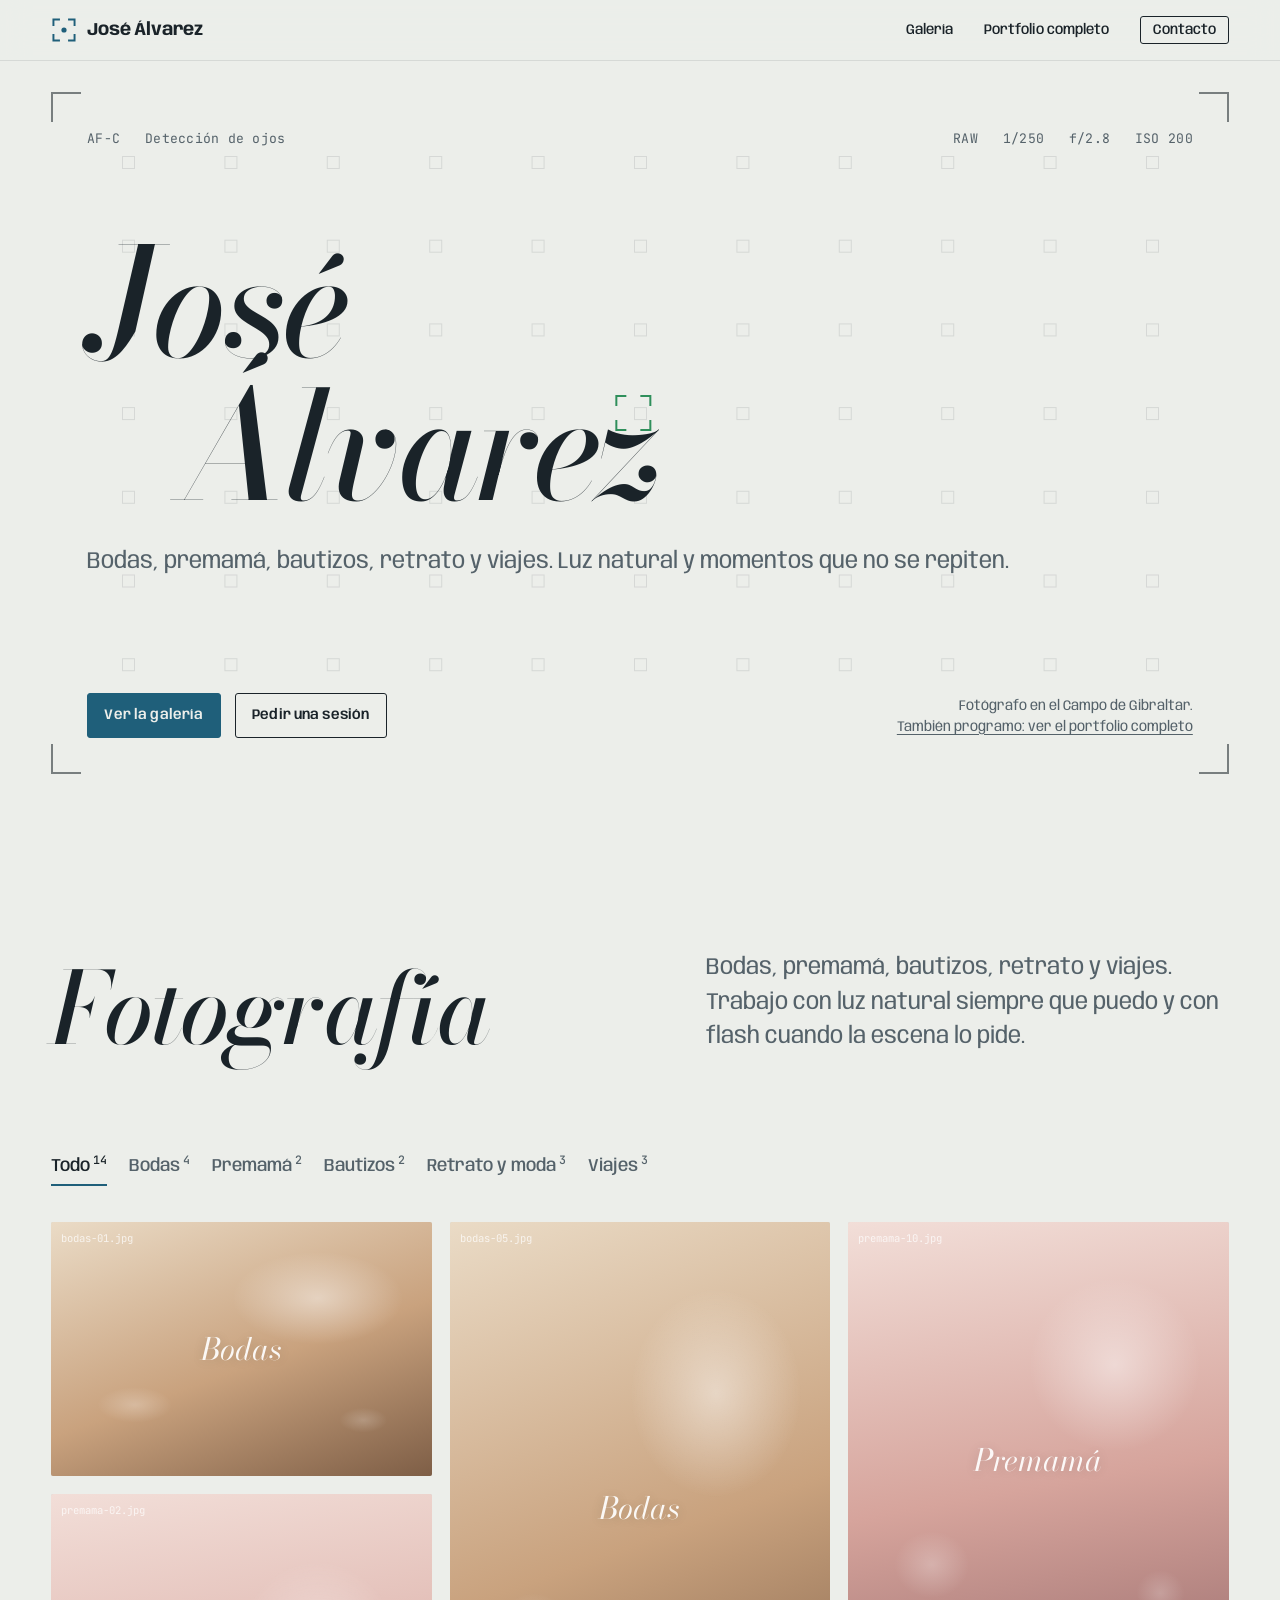
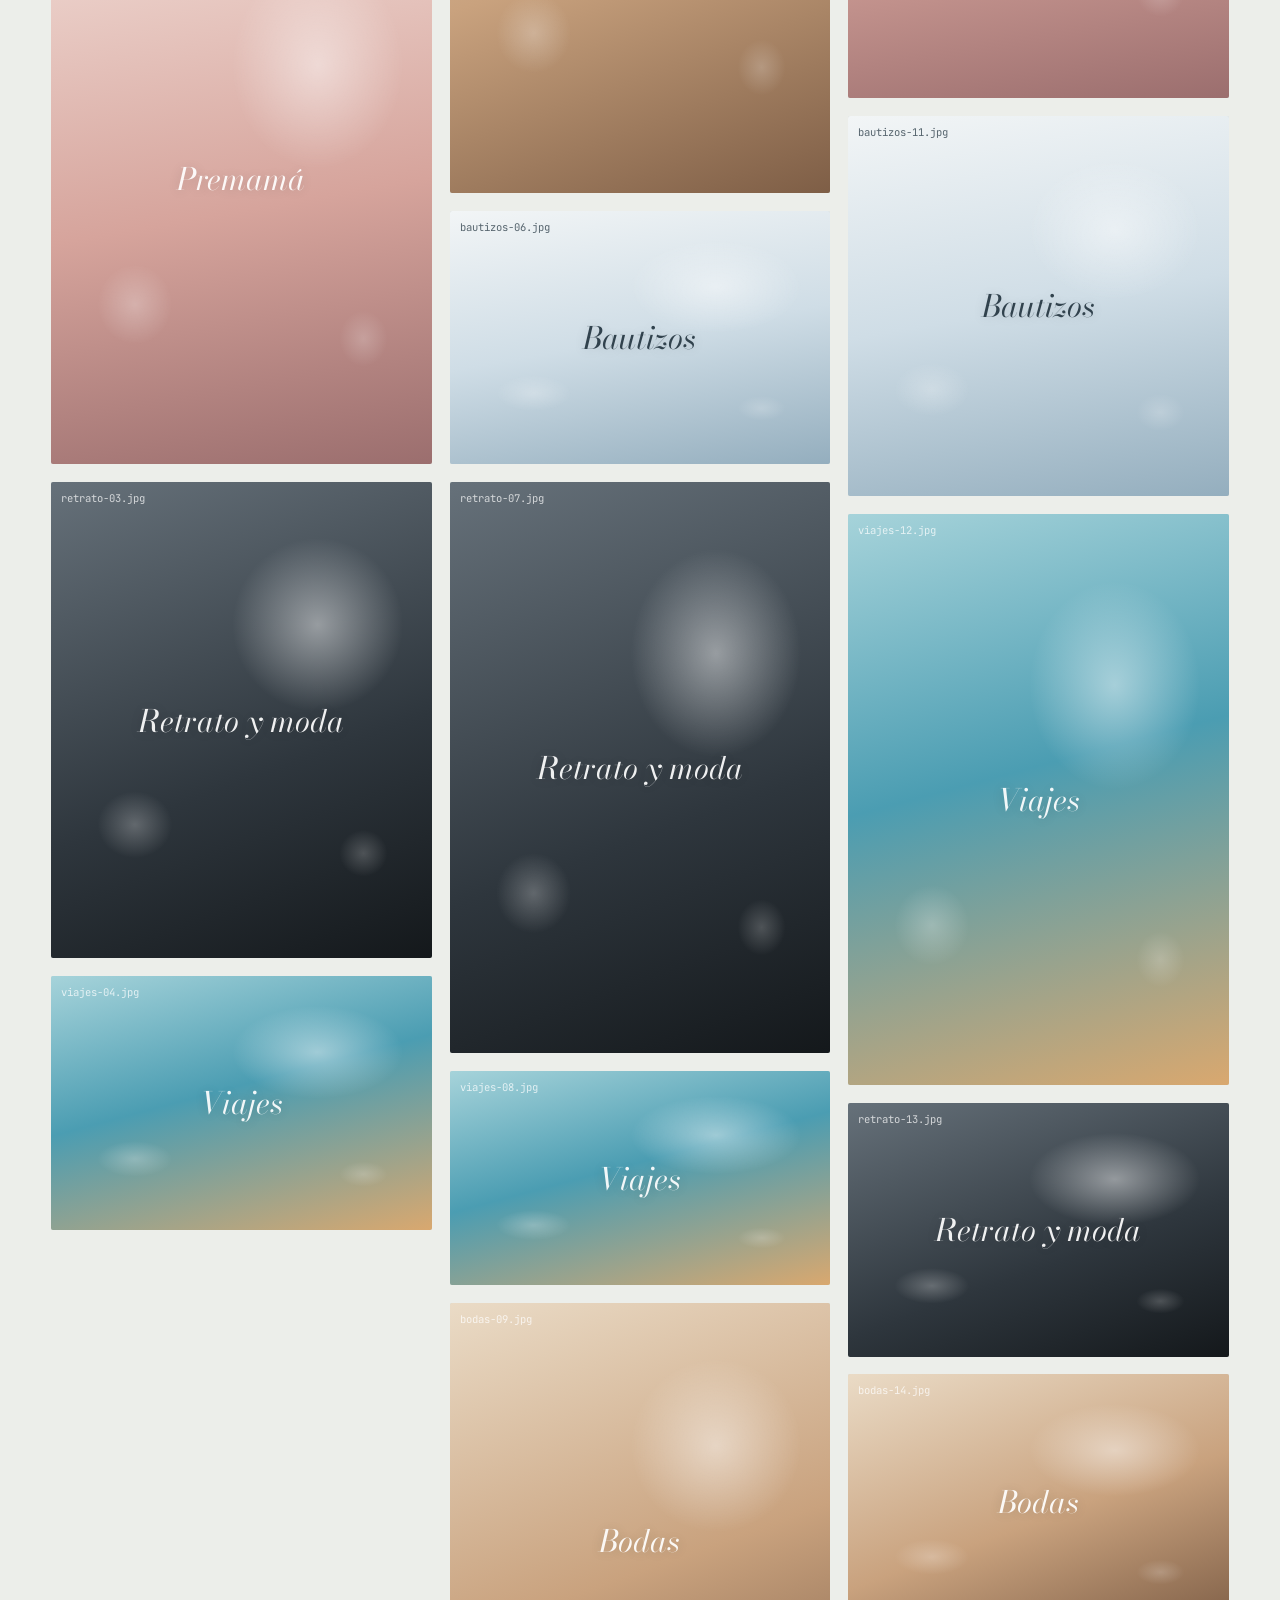
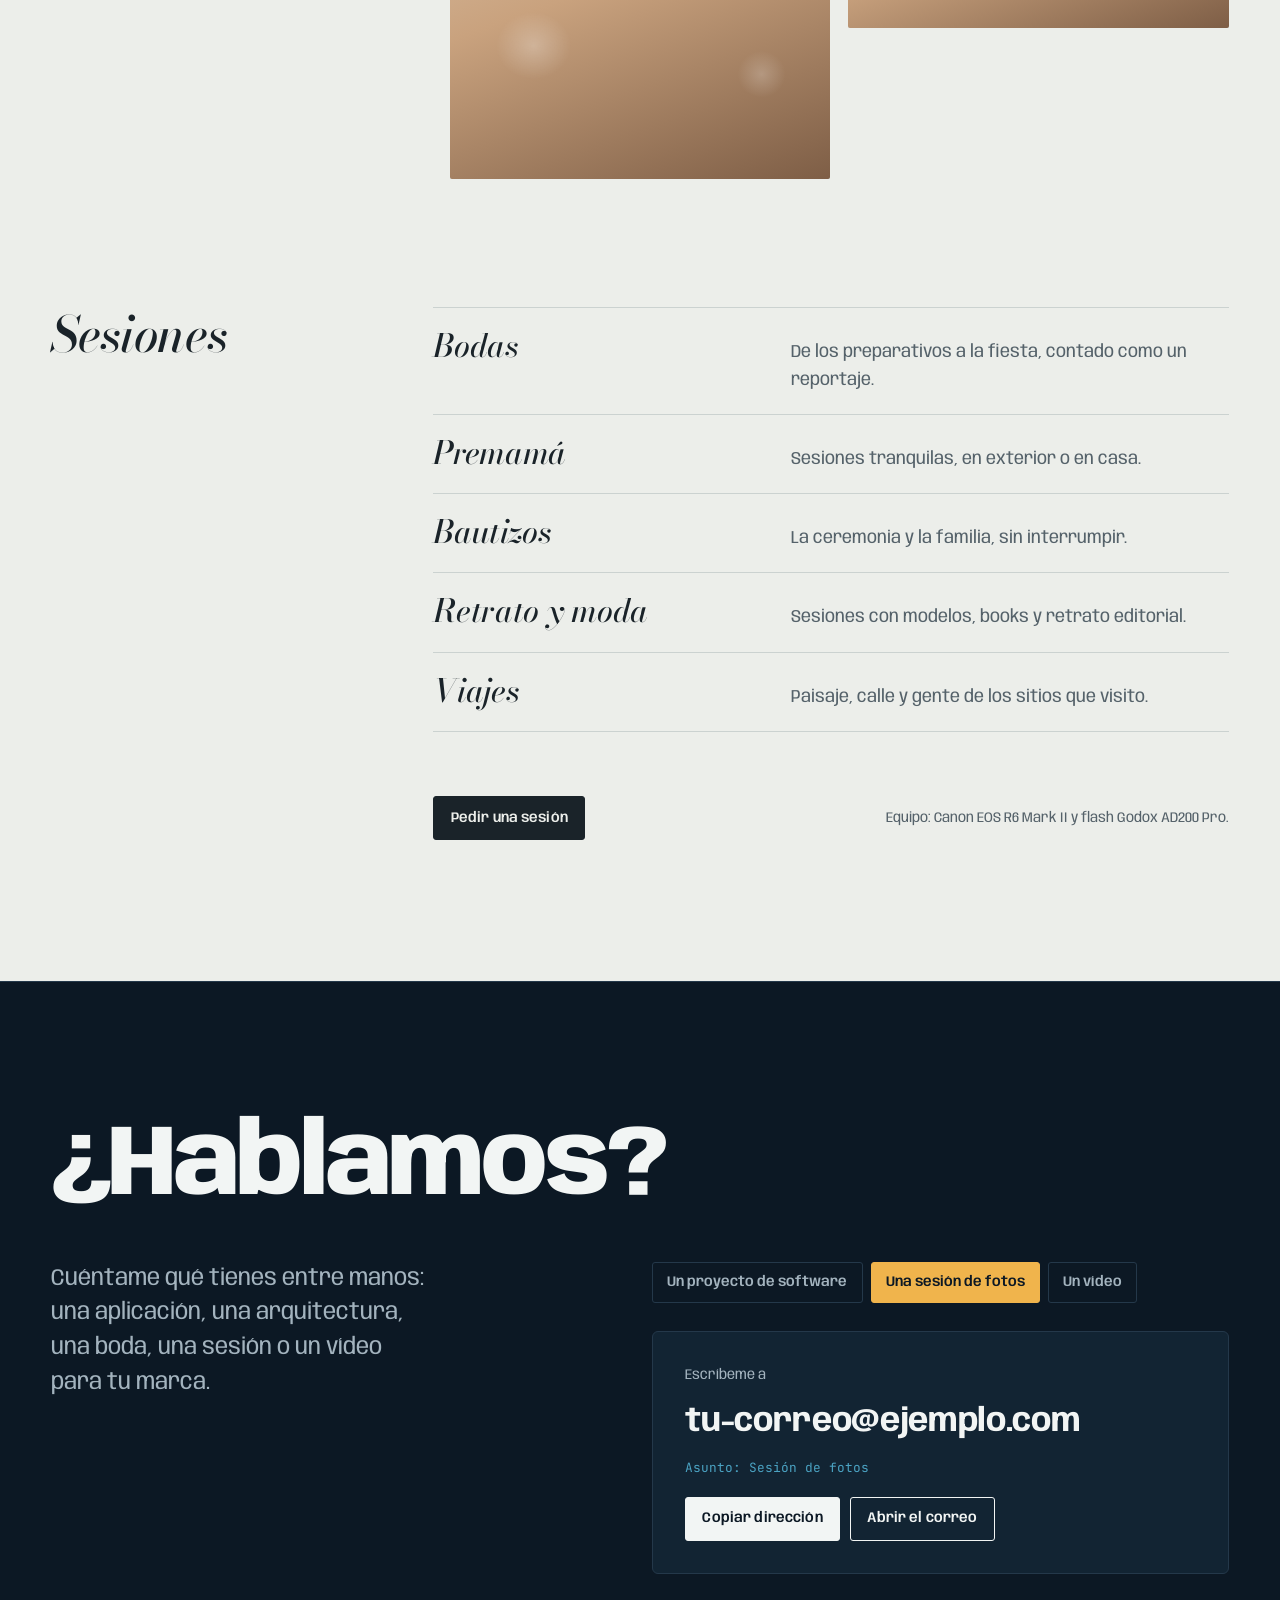
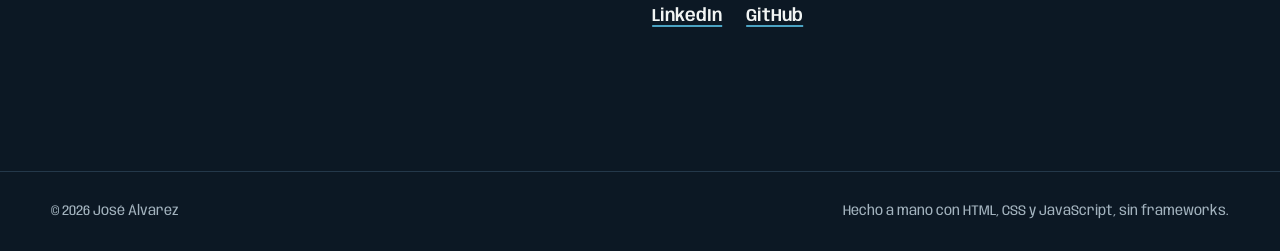
==== foto/index.html @ 05439b1f "Portfolio: portada de tres modos, código, fotografía y vídeo Co-Authored-By: Claude Opus 5.5 <norepl" ====
<!doctype html>
<html lang="es" data-zone="foto">
<head>
  <meta charset="utf-8">
  <meta name="viewport" content="width=device-width, initial-scale=1, viewport-fit=cover">
  <title>José Álvarez · Fotografía</title>
  <meta name="description" content="José Álvarez, fotógrafo en el Campo de Gibraltar. Bodas, premamá, bautizos, retrato y viajes.">
  <meta name="theme-color" content="#ECEEEA">
  <meta property="og:type" content="website">
  <meta property="og:title" content="José Álvarez · Fotografía">
  <meta property="og:description" content="Código, fotografía y vídeo.">
  <link rel="icon" href="../assets/favicon.svg" type="image/svg+xml">
  <link rel="preconnect" href="https://fonts.googleapis.com">
  <link rel="preconnect" href="https://fonts.gstatic.com" crossorigin>
  <link rel="stylesheet" href="https://fonts.googleapis.com/css2?family=Anybody:wdth,wght@50..150,300..900&family=Bodoni+Moda:ital,opsz,wght@0,6..96,400..700;1,6..96,400..700&family=JetBrains+Mono:wght@400;600&display=swap">
  <link rel="stylesheet" href="../assets/css/styles.css">
</head>
<body data-page="foto">
  <a class="skip" href="#main">Saltar al contenido</a>

  <header class="nav" id="nav">
    <div class="nav__inner">
      <a class="nav__brand" href="#top" aria-label="José Álvarez, ir al inicio">
        <svg class="nav__mark" viewBox="0 0 32 32" aria-hidden="true"><path d="M3 11V3h8M21 3h8v8M29 21v8h-8M11 29H3v-8" fill="none" stroke="currentColor" stroke-width="2.4"/><circle cx="16" cy="16" r="3.2" fill="currentColor"/></svg>
        <span class="nav__name" data-persona="nombre">José Álvarez</span>
      </a>
      <nav aria-label="Secciones">
        <ul class="nav__links">
          <li><a href="#foto" data-nav="foto">Galería</a></li>
          <li><a href="../">Portfolio completo</a></li>
          <li><a href="#contacto" data-nav="contacto" class="nav__cta">Contacto</a></li>
        </ul>
      </nav>
    </div>
  </header>

  <main id="main">
    <section class="hero" id="top" data-zone="hero" data-mode="foto" aria-label="Presentación">
      <canvas class="hero__canvas" aria-hidden="true"></canvas>
      <div class="hero__scene" aria-hidden="true"></div>
      <div class="hero__grain" aria-hidden="true"></div>
      <div class="hero__bars" aria-hidden="true"><span></span><span></span></div>

      <div class="hero__frame">
        <span class="corner corner--tl" aria-hidden="true"></span>
        <span class="corner corner--tr" aria-hidden="true"></span>
        <span class="corner corner--bl" aria-hidden="true"></span>
        <span class="corner corner--br" aria-hidden="true"></span>

        <div class="readout" aria-hidden="true">
          <span class="readout__l" data-show="foto">AF-C&nbsp;&nbsp;&nbsp;Detección de ojos</span>
          <span class="readout__r" data-show="foto">RAW&nbsp;&nbsp;&nbsp;1/250&nbsp;&nbsp;&nbsp;f/2.8&nbsp;&nbsp;&nbsp;ISO 200</span>
        </div>

        <div class="hero__body">
          <h1 class="hero__name"><span class="hero__first">José</span><span class="hero__last">Álvarez</span></h1>
          <p class="hero__role">
            <span data-show="foto">Bodas, premamá, bautizos, retrato y viajes. Luz natural y momentos que no se repiten.</span>
          </p>
        </div>

        <div class="hero__foot">
          <div class="hero__controls">
            <a class="btn btn--solid" id="heroGo" href="#foto">Ver la galería</a>
            <a class="btn btn--ghost" href="#contacto" data-intent="foto">Pedir una sesión</a>
          </div>
          <p class="hero__intro">Fotógrafo en el Campo de Gibraltar.<br><a href="../">También programo: ver el portfolio completo</a></p>
        </div>
      </div>
    </section>

    <section class="zone zone--foto" id="foto" data-zone="foto" aria-labelledby="foto-title">
      <div class="wrap">
        <header class="zone__head zone__head--foto">
          <h2 class="h-foto" id="foto-title">Fotografía</h2>
          <p class="lead" id="fotoLead"></p>
        </header>

        <div class="filters" id="filters" role="toolbar" aria-label="Filtrar fotos por tipo de sesión"></div>
        <div class="gallery" id="gallery"></div>

        <div class="sessions">
          <h3 class="h-sub h-sub--foto">Sesiones</h3>
          <ul class="sessions__list" id="sessions"></ul>
          <div class="sessions__foot">
            <a class="btn btn--foto" href="#contacto" data-intent="foto">Pedir una sesión</a>
            <p class="gear" id="fotoGear"></p>
          </div>
        </div>
      </div>

      <div class="reticle" aria-hidden="true"><i></i><i></i><i></i><i></i><b></b></div>
    </section>

    <section class="zone zone--contacto" id="contacto" data-zone="contacto" aria-labelledby="contacto-title">
      <div class="wrap contact">
        <h2 class="h-code contact__title" id="contacto-title">¿Hablamos?</h2>
        <p class="lead contact__lead">Cuéntame qué tienes entre manos: una aplicación, una arquitectura, una boda, una sesión o un vídeo para tu marca.</p>

        <div class="contact__panel">
          <div class="intents" id="intents" role="radiogroup" aria-label="Qué necesitas"></div>
          <div class="mail">
            <p class="mail__label">Escríbeme a</p>
            <p class="mail__addr"><span id="mailAddr" data-persona="email"></span></p>
            <p class="mail__subject">Asunto: <span id="mailSubject"></span></p>
            <div class="mail__actions">
              <button type="button" class="btn" id="copyMail">Copiar dirección</button>
              <a class="btn btn--ghost" id="openMail" href="#">Abrir el correo</a>
            </div>
          </div>
          <ul class="social" id="social"></ul>
        </div>
      </div>
    </section>
  </main>

  <footer class="foot">
    <div class="wrap foot__inner">
      <p>© <span id="year">2026</span> <span data-persona="nombre">José Álvarez</span></p>
      <p>Hecho a mano con HTML, CSS y JavaScript, sin frameworks.</p>
    </div>
  </footer>
  <dialog class="lightbox" id="lightbox" aria-label="Foto ampliada">
    <div class="lightbox__media" id="lbMedia"></div>
    <div class="lightbox__bar">
      <p class="lightbox__cap"><span id="lbTitle"></span> <span id="lbExif" class="lightbox__exif"></span></p>
      <div class="lightbox__nav">
        <button type="button" id="lbPrev" aria-label="Foto anterior">
          <svg viewBox="0 0 24 24" aria-hidden="true"><path d="M15 5l-7 7 7 7" fill="none" stroke="currentColor" stroke-width="2"/></svg>
        </button>
        <button type="button" id="lbNext" aria-label="Foto siguiente">
          <svg viewBox="0 0 24 24" aria-hidden="true"><path d="M9 5l7 7-7 7" fill="none" stroke="currentColor" stroke-width="2"/></svg>
        </button>
        <button type="button" id="lbClose" aria-label="Cerrar">
          <svg viewBox="0 0 24 24" aria-hidden="true"><path d="M6 6l12 12M18 6L6 18" fill="none" stroke="currentColor" stroke-width="2"/></svg>
        </button>
      </div>
    </div>
  </dialog>

  <script src="../assets/js/data.js"></script>
  <script src="../assets/js/main.js"></script>
</body>
</html>
---- assets/css/styles.css ----
/* ==========================================================================
   José Álvarez — portfolio
   Concepto: un mismo visor con tres modos. Cada sección habla el idioma
   de su oficio: terminal (código), galería en papel (foto) y editor de
   vídeo (vídeo). Contenido alineado a la izquierda, ancho máximo 1280px.
   ========================================================================== */

:root {
  /* Color */
  --ink: #0C1824;          /* noche en el Estrecho: fondo de código */
  --ink-raised: #122433;
  --ink-line: #24384A;
  --fog: #A3B3BE;          /* texto secundario sobre ink */
  --paper: #ECEEEA;        /* blanco de galería: fondo de foto */
  --paper-raised: #F7F8F5;
  --graphite: #1A2329;     /* texto sobre papel */
  --graphite-soft: #55626A;
  --paper-line: #CBD2D0;
  --tide: #4BA3C3;         /* agua del Estrecho: acento sobre oscuro */
  --tide-deep: #1F5F7A;    /* acento sobre papel */
  --sun: #F0B44C;          /* levante: cursor, resaltados de código */
  --rose: #D77A8F;
  --af: #2F8F5B;           /* confirmación de enfoque */
  --film: #000000;         /* negro de cine */
  --rec: #FF453A;
  --white: #F2F5F4;
  --nle-bg: #141516;       /* paneles del editor de vídeo */
  --nle-panel: #1C1D20;
  --nle-line: #2D2F33;
  --nle-text: #C5CACF;

  /* Tipografía */
  --f-display: "Anybody", "Arial Narrow", "Helvetica Neue", Arial, sans-serif;
  --f-serif: "Bodoni Moda", "Bodoni 72", Didot, "Times New Roman", serif;
  --f-mono: "JetBrains Mono", ui-monospace, SFMono-Regular, Menlo, Consolas, monospace;

  --step--1: clamp(0.82rem, 0.79rem + 0.12vw, 0.9rem);
  --step-0: clamp(1rem, 0.96rem + 0.2vw, 1.1rem);
  --step-1: clamp(1.2rem, 1.1rem + 0.45vw, 1.45rem);
  --step-2: clamp(1.5rem, 1.3rem + 0.9vw, 2rem);
  --step-3: clamp(2rem, 1.6rem + 1.9vw, 3.1rem);
  --step-4: clamp(3rem, 1.9rem + 5.4vw, 7rem);

  /* Layout */
  --gutter: clamp(16px, 4vw, 56px);
  --maxw: 1280px;
  --nav-h: 60px;
  --ease: cubic-bezier(0.2, 0.7, 0.2, 1);

  color-scheme: dark;
}

/* ---------- Base ---------- */
*, *::before, *::after { box-sizing: border-box; }
html { scroll-behavior: smooth; scroll-padding-top: calc(var(--nav-h) + env(safe-area-inset-top, 0px)); -webkit-text-size-adjust: 100%; }
body {
  margin: 0;
  background: var(--ink);
  color: var(--white);
  font-family: var(--f-display);
  font-size: var(--step-0);
  line-height: 1.6;
  font-variation-settings: "wdth" 96;
  -webkit-font-smoothing: antialiased;
  overflow-x: hidden;
}
img { max-width: 100%; display: block; }
a { color: inherit; }
button { font: inherit; color: inherit; }
h1, h2, h3, h4 { text-wrap: balance; margin: 0; }
p { margin: 0; }
ul, ol { margin: 0; padding: 0; list-style: none; }
:focus-visible { outline: 2px solid var(--sun); outline-offset: 3px; border-radius: 2px; }
::selection { background: var(--sun); color: var(--ink); }

.skip {
  position: absolute; left: 12px; top: -60px; z-index: 100;
  background: var(--sun); color: var(--ink); padding: 8px 14px; border-radius: 4px; text-decoration: none;
}
.skip:focus { top: calc(12px + env(safe-area-inset-top, 0px)); }

.wrap { width: 100%; max-width: var(--maxw); margin-inline: auto; padding-inline: var(--gutter); }

/* ---------- Botones ---------- */
.btn {
  --btn-bg: var(--white); --btn-fg: var(--ink); --btn-line: var(--white);
  display: inline-flex; align-items: center; gap: 0.5em;
  padding: 0.7em 1.15em;
  border: 1.5px solid var(--btn-line); border-radius: 3px;
  background: var(--btn-bg); color: var(--btn-fg);
  font-weight: 600; font-size: var(--step--1); letter-spacing: 0.01em;
  text-decoration: none; cursor: pointer;
  transition: background-color 0.2s, color 0.2s, border-color 0.2s, transform 0.2s var(--ease);
}
.btn:hover { transform: translateY(-1px); }
.btn:active { transform: translateY(0); }
.btn--ghost { --btn-bg: transparent; --btn-fg: currentColor; --btn-line: currentColor; }
.btn--ghost:hover { --btn-bg: color-mix(in srgb, currentColor 10%, transparent); }

/* ---------- Navegación ---------- */
.nav {
  --nav-fg: var(--white);
  --nav-bg: rgba(12, 24, 36, 0.72);
  --nav-line: rgba(163, 179, 190, 0.14);
  --nav-accent: var(--sun);
  position: fixed; top: 0; left: 0; right: 0; z-index: 50;
  padding-top: env(safe-area-inset-top, 0px);
  color: var(--nav-fg);
  background: var(--nav-bg);
  border-bottom: 1px solid var(--nav-line);
  -webkit-backdrop-filter: blur(14px) saturate(1.3);
  backdrop-filter: blur(14px) saturate(1.3);
  transition: background-color 0.5s var(--ease), color 0.5s var(--ease), border-color 0.5s;
}
html[data-zone="foto"] .nav { --nav-fg: var(--graphite); --nav-bg: rgba(236, 238, 234, 0.8); --nav-line: rgba(26, 35, 41, 0.1); --nav-accent: var(--tide-deep); }
html[data-zone="video"] .nav { --nav-fg: var(--white); --nav-bg: rgba(0, 0, 0, 0.62); --nav-line: rgba(255, 255, 255, 0.08); --nav-accent: var(--rec); }

.nav__inner {
  display: flex; align-items: center; justify-content: space-between; gap: 16px;
  height: var(--nav-h); max-width: var(--maxw); margin-inline: auto; padding-inline: var(--gutter);
}
.nav__brand { display: inline-flex; align-items: center; gap: 10px; text-decoration: none; font-weight: 700; letter-spacing: -0.01em; }
.nav__mark { width: 26px; height: 26px; color: var(--nav-accent); transition: color 0.5s; flex: none; }
.nav__links { display: flex; align-items: center; gap: clamp(14px, 2.4vw, 32px); font-size: var(--step--1); }
.nav__links a { text-decoration: none; padding-block: 6px; position: relative; font-weight: 500; }
.nav__links a::after {
  content: ""; position: absolute; left: 0; right: 0; bottom: 0; height: 2px;
  background: var(--nav-accent); transform: scaleX(0); transform-origin: left; transition: transform 0.35s var(--ease);
}
.nav__links a:hover::after, .nav__links a.is-current::after { transform: scaleX(1); }
.nav__cta { border: 1.5px solid currentColor; border-radius: 3px; padding: 6px 12px !important; }
.nav__cta::after { display: none; }

@media (max-width: 560px) {
  .nav__name { display: none; }
  .nav__links { gap: 14px; }
  .nav__cta { padding: 5px 9px !important; }
}

/* ==========================================================================
   PORTADA
   ========================================================================== */
.hero {
  --hero-bg: var(--ink);
  --hero-fg: var(--white);
  --hero-soft: var(--fog);
  --hero-accent: var(--sun);
  --hero-on-accent: var(--ink);
  position: relative; isolation: isolate; overflow: hidden;
  min-height: clamp(580px, 90svh, 960px);
  display: flex;
  padding: calc(var(--nav-h) + env(safe-area-inset-top, 0px) + clamp(12px, 2.5vw, 32px)) var(--gutter) clamp(16px, 3vw, 36px);
  background: var(--hero-bg);
  color: var(--hero-fg);
  transition: background-color 0.7s var(--ease), color 0.7s var(--ease);
}
.hero[data-mode="foto"] { --hero-bg: var(--paper); --hero-fg: var(--graphite); --hero-soft: var(--graphite-soft); --hero-accent: var(--tide-deep); --hero-on-accent: var(--paper); }
.hero[data-mode="video"] { --hero-bg: #030708; --hero-fg: var(--white); --hero-soft: #B9C4C8; --hero-accent: var(--rec); --hero-on-accent: var(--white); }

.hero__canvas { position: absolute; inset: 0; z-index: -1; width: 100%; height: 100%; }
.hero__scene {
  position: absolute; inset: 0; z-index: -2; opacity: 0;
  background:
    radial-gradient(60% 70% at 72% 38%, rgba(75, 163, 195, 0.28), transparent 70%),
    radial-gradient(90% 80% at 20% 90%, rgba(240, 180, 76, 0.12), transparent 60%),
    linear-gradient(180deg, #0A1E26 0%, #030708 100%);
  transition: opacity 0.8s var(--ease);
}
.hero[data-mode="video"] .hero__scene { opacity: 1; }
.hero__grain {
  position: absolute; inset: -50%; z-index: 1; pointer-events: none; opacity: 0;
  background-image: var(--noise, none);
  mix-blend-mode: overlay;
  transition: opacity 0.6s;
}
.hero[data-mode="video"] .hero__grain { opacity: 0.35; animation: grain 0.6s steps(6) infinite; }
@keyframes grain {
  0% { transform: translate(0, 0); } 20% { transform: translate(-4%, 3%); } 40% { transform: translate(3%, -5%); }
  60% { transform: translate(-6%, -2%); } 80% { transform: translate(5%, 4%); } 100% { transform: translate(0, 0); }
}
.hero__bars span {
  position: absolute; left: 0; right: 0; height: 0; z-index: 2; background: var(--film);
  transition: height 0.8s var(--ease);
}
.hero__bars span:first-child { top: 0; }
.hero__bars span:last-child { bottom: 0; }
.hero[data-mode="video"] .hero__bars span { height: 7%; }

.hero__frame {
  position: relative; z-index: 3;
  width: 100%; max-width: var(--maxw); margin-inline: auto;
  display: grid; grid-template-rows: auto 1fr auto; gap: clamp(20px, 4vw, 40px);
  padding: clamp(18px, 3vw, 36px);
}
.corner { position: absolute; width: clamp(18px, 2.4vw, 30px); height: clamp(18px, 2.4vw, 30px); border: 0 solid currentColor; opacity: 0.55; transition: opacity 0.5s; }
.corner--tl { top: 0; left: 0; border-top-width: 2px; border-left-width: 2px; }
.corner--tr { top: 0; right: 0; border-top-width: 2px; border-right-width: 2px; }
.corner--bl { bottom: 0; left: 0; border-bottom-width: 2px; border-left-width: 2px; }
.corner--br { bottom: 0; right: 0; border-bottom-width: 2px; border-right-width: 2px; }

.readout {
  display: flex; justify-content: space-between; gap: 16px; flex-wrap: wrap;
  font-family: var(--f-mono); font-size: clamp(0.7rem, 0.66rem + 0.2vw, 0.82rem);
  color: var(--hero-soft); font-variant-numeric: tabular-nums; letter-spacing: 0.02em;
}
.readout__r { margin-left: auto; text-align: right; }
.rec-dot { display: inline-block; width: 0.62em; height: 0.62em; border-radius: 50%; background: var(--rec); margin-right: 0.5em; vertical-align: 0.02em; animation: rec 1s steps(1) infinite; }
@keyframes rec { 50% { opacity: 0.15; } }

/* elementos que solo se ven en un modo */
.hero [data-show] { display: none; }
.hero[data-mode="codigo"] [data-show="codigo"],
.hero[data-mode="foto"] [data-show="foto"],
.hero[data-mode="video"] [data-show="video"] { display: inline; animation: appear 0.5s var(--ease) both; }
.hero__role [data-show] { max-width: 44ch; }
@keyframes appear { from { opacity: 0; transform: translateY(4px); } to { opacity: 1; transform: none; } }

.hero__body { align-self: center; display: grid; gap: clamp(16px, 2.5vw, 28px); min-width: 0; }
.hero__name {
  font-family: var(--f-display);
  font-weight: 800;
  font-variation-settings: "wdth" 100;
  font-size: clamp(3.3rem, 1rem + 11vw, 11rem);
  line-height: 0.86;
  letter-spacing: -0.035em;
  transition: font-variation-settings 0.9s var(--ease), font-weight 0.9s var(--ease), font-size 0.9s var(--ease),
              letter-spacing 0.9s var(--ease), filter 0.28s ease, opacity 0.28s ease;
}
.hero__name span { display: block; }
.hero[data-mode="codigo"] .hero__last::after {
  content: ""; display: inline-block; width: 0.38em; height: 0.72em; margin-left: 0.06em;
  background: var(--sun); vertical-align: baseline; animation: caret 1.05s steps(1) infinite;
}
@keyframes caret { 50% { opacity: 0; } }
.hero[data-mode="foto"] .hero__name {
  font-family: var(--f-serif); font-style: italic; font-weight: 500;
  font-variation-settings: normal; letter-spacing: -0.025em; line-height: 0.95;
  font-size: clamp(3.2rem, 1rem + 10.5vw, 10.5rem);
}
.hero[data-mode="foto"] .hero__last { padding-left: 0.6em; }
.hero[data-mode="video"] .hero__name {
  font-weight: 900; font-variation-settings: "wdth" 50; text-transform: uppercase;
  letter-spacing: -0.005em; line-height: 0.82;
  font-size: clamp(4rem, 1rem + 15vw, 15rem);
}
.hero__name.is-pulling { filter: blur(18px); opacity: 0.2; }

.hero__role { font-size: var(--step-1); line-height: 1.4; color: var(--hero-soft); min-height: 2.8em; }

.hero__foot { display: flex; flex-wrap: wrap; align-items: flex-end; justify-content: space-between; gap: 20px; }
.hero__controls { display: flex; flex-wrap: wrap; align-items: center; gap: 14px; }
.hero__intro { font-size: var(--step--1); color: var(--hero-soft); text-align: right; line-height: 1.5; }

.dial {
  --i: 0;
  position: relative; display: grid; grid-template-columns: repeat(3, 1fr);
  border: 1.5px solid color-mix(in srgb, currentColor 45%, transparent); border-radius: 3px; padding: 3px;
}
.dial button {
  position: relative; z-index: 1; border: 0; background: none; cursor: pointer;
  padding: 0.55em 1.05em; font-size: var(--step--1); font-weight: 600; color: var(--hero-fg);
  transition: color 0.4s var(--ease);
}
.dial button[aria-checked="true"] { color: var(--hero-on-accent); }
.dial__thumb {
  position: absolute; top: 3px; bottom: 3px; left: 3px; width: calc((100% - 6px) / 3);
  background: var(--hero-accent); border-radius: 2px;
  transform: translateX(calc(var(--i) * 100%));
  transition: transform 0.5s var(--ease), background-color 0.5s var(--ease);
}

@media (max-width: 640px) {
  .hero__foot { flex-direction: column; align-items: flex-start; }
  .hero__intro { text-align: left; }
  .hero[data-mode="foto"] .hero__last { padding-left: 0.3em; }
}

/* ==========================================================================
   SECCIONES
   ========================================================================== */
.zone { position: relative; padding-block: clamp(80px, 11vw, 168px); }
.zone__head { display: grid; gap: clamp(18px, 2.5vw, 28px); margin-bottom: clamp(48px, 7vw, 96px); }
.lead { font-size: var(--step-1); line-height: 1.5; max-width: 52ch; }
.h-sub { font-size: var(--step-2); font-weight: 700; letter-spacing: -0.015em; line-height: 1.1; }

/* ---------- Código ---------- */
.zone--codigo { background: var(--ink); color: var(--white); }
.zone--codigo .lead { color: var(--fog); }
.h-code { font-size: var(--step-4); font-weight: 800; letter-spacing: -0.04em; line-height: 0.88; }

.code-grid { display: grid; grid-template-columns: minmax(0, 1.05fr) minmax(0, 0.95fr); gap: clamp(40px, 6vw, 96px); align-items: start; }
.code-grid__main { display: grid; gap: 28px; min-width: 0; }
.code-grid__side { position: sticky; top: calc(var(--nav-h) + env(safe-area-inset-top, 0px) + 24px); display: grid; gap: 14px; min-width: 0; }

.caps { display: grid; gap: 0; margin: 0; }
.cap { display: grid; gap: 6px; padding-block: 20px; border-top: 1px solid var(--ink-line); }
.cap:last-child { border-bottom: 1px solid var(--ink-line); }
.cap dt { font-size: var(--step-1); font-weight: 700; letter-spacing: -0.01em; }
.cap dd { margin: 0; color: var(--fog); max-width: 58ch; }
.cap dd.cap__tags { font-family: var(--f-mono); font-size: 0.78rem; color: var(--tide); word-spacing: 0.5em; }

.term {
  background: #07111A; border: 1px solid var(--ink-line); border-radius: 10px; overflow: hidden;
  font-family: var(--f-mono); font-size: 0.84rem; line-height: 1.6;
  box-shadow: 0 40px 80px -40px rgba(0, 0, 0, 0.7);
}
.term__bar { display: flex; align-items: center; gap: 12px; padding: 10px 14px; border-bottom: 1px solid var(--ink-line); color: var(--fog); font-size: 0.76rem; }
.term__lights { display: inline-flex; gap: 6px; }
.term__lights i { width: 10px; height: 10px; border-radius: 50%; background: var(--ink-line); }
.term__lights i:first-child { background: var(--rec); opacity: 0.8; }
.term__lights i:nth-child(2) { background: var(--sun); opacity: 0.8; }
.term__lights i:nth-child(3) { background: var(--af); opacity: 0.9; }
.term__out { height: clamp(300px, 46vh, 420px); overflow-y: auto; padding: 14px 16px; white-space: pre-wrap; overflow-wrap: anywhere; color: var(--white); }
.term__out > div + div { margin-top: 0.35em; }
.term__out a { color: var(--tide); }
.term__in { display: flex; align-items: center; gap: 10px; padding: 10px 16px 12px; border-top: 1px solid var(--ink-line); }
.term__in:focus-within { box-shadow: inset 0 0 0 1px var(--sun); }
.term__in input {
  flex: 1; min-width: 0; background: transparent; border: 0; outline: none;
  color: var(--white); font: inherit; caret-color: var(--sun);
}
.term__in input::placeholder { color: #5D7282; }
.t-prompt { color: var(--sun); }
.t-k { color: var(--tide); }
.t-sun { color: var(--sun); }
.t-muted { color: var(--fog); }
.t-err { color: var(--rec); }
.term__chips { display: flex; flex-wrap: wrap; gap: 8px; }
.term__chips button {
  font-family: var(--f-mono); font-size: 0.76rem; padding: 5px 10px; cursor: pointer;
  background: transparent; color: var(--fog); border: 1px solid var(--ink-line); border-radius: 3px;
  transition: color 0.2s, border-color 0.2s;
}
.term__chips button:hover { color: var(--sun); border-color: var(--sun); }

.trail { margin-top: clamp(80px, 10vw, 140px); display: grid; grid-template-columns: minmax(0, 0.8fr) minmax(0, 2fr); gap: clamp(28px, 5vw, 80px); }
.trail > .h-sub { grid-row: span 2; }
.timeline { display: grid; gap: 0; counter-reset: none; }
.timeline li {
  display: grid; grid-template-columns: 8.5em minmax(0, 1fr); gap: 20px;
  padding-block: 22px; border-top: 1px solid var(--ink-line);
}
.timeline .tl-when { font-family: var(--f-mono); font-size: 0.82rem; color: var(--sun); padding-top: 0.3em; font-variant-numeric: tabular-nums; white-space: nowrap; }
.timeline h4 { font-size: var(--step-1); font-weight: 700; letter-spacing: -0.01em; }
.timeline .tl-role { color: var(--white); opacity: 0.85; font-weight: 500; }
.timeline .tl-text { color: var(--fog); margin-top: 6px; max-width: 62ch; }
.study { padding-top: 22px; border-top: 1px solid var(--ink-line); display: grid; grid-template-columns: 8.5em minmax(0, 1fr); gap: 20px; }
.study__title { font-family: var(--f-mono); font-size: 0.82rem; font-weight: 400; color: var(--sun); padding-top: 0.2em; }
.study__list { display: grid; gap: 6px; color: var(--fog); }
.study__list b { color: var(--white); font-weight: 600; }

.sdd { margin-top: clamp(80px, 10vw, 140px); display: grid; gap: clamp(28px, 4vw, 48px); }
.sdd__intro { display: grid; grid-template-columns: minmax(0, 0.8fr) minmax(0, 2fr); gap: clamp(28px, 5vw, 80px); align-items: start; }
.sdd__intro p { color: var(--fog); font-size: var(--step-1); line-height: 1.5; max-width: 54ch; }
.pipeline { position: relative; display: grid; grid-template-columns: repeat(6, minmax(0, 1fr)); gap: 0; }
.pipeline li { position: relative; display: grid; align-content: start; gap: 8px; padding: 22px 18px 0 0; }
.pipeline li::before { content: ""; position: absolute; top: 0; left: 0; right: 0; height: 2px; background: var(--ink-line); }
.pipeline li::after { content: ""; position: absolute; top: -4px; left: 0; width: 10px; height: 10px; border-radius: 50%; background: var(--ink); border: 2px solid var(--tide); }
.pipeline li:last-child::after { background: var(--tide); }
.pipeline .p-n { font-family: var(--f-mono); font-size: 0.78rem; color: var(--tide); }
.pipeline h4 { font-size: var(--step-0); font-weight: 700; }
.pipeline p { color: var(--fog); font-size: var(--step--1); line-height: 1.5; }
.pipeline .p-token {
  position: absolute; top: -4px; left: 0; width: 10px; height: 10px; border-radius: 50%; background: var(--sun);
  box-shadow: 0 0 0 4px rgba(240, 180, 76, 0.2); z-index: 1; pointer-events: none;
}

@media (max-width: 980px) {
  .code-grid { grid-template-columns: minmax(0, 1fr); }
  .code-grid__side { position: static; }
  .trail, .sdd__intro { grid-template-columns: minmax(0, 1fr); }
  .trail > .h-sub { grid-row: auto; }
  .pipeline { grid-template-columns: repeat(3, minmax(0, 1fr)); row-gap: 32px; }
}
@media (max-width: 560px) {
  .timeline li, .study { grid-template-columns: minmax(0, 1fr); gap: 4px; }
  .pipeline { grid-template-columns: minmax(0, 1fr); row-gap: 0; }
  .pipeline li { padding: 0 0 26px 28px; }
  .pipeline li::before { top: 0; bottom: 0; left: 4px; right: auto; width: 2px; height: auto; }
  .pipeline li::after { top: 2px; left: 0; }
  .pipeline li:last-child::before { display: none; }
  .pipeline .p-token { display: none; }
}

/* ---------- Fotografía ---------- */
.zone--foto { background: var(--paper); color: var(--graphite); }
.zone--foto :focus-visible { outline-color: var(--tide-deep); }
.zone--foto ::selection { background: var(--tide-deep); color: var(--paper); }
.zone__head--foto { grid-template-columns: minmax(0, 1.2fr) minmax(0, 1fr); align-items: end; }
.zone__head--foto .lead { color: var(--graphite-soft); }
.h-foto { font-family: var(--f-serif); font-style: italic; font-weight: 500; font-size: var(--step-4); letter-spacing: -0.03em; line-height: 0.95; }
@media (max-width: 760px) { .zone__head--foto { grid-template-columns: minmax(0, 1fr); } }

.filters { display: flex; flex-wrap: wrap; gap: 6px 22px; margin-bottom: clamp(24px, 3vw, 36px); }
.filters button {
  border: 0; background: none; cursor: pointer; padding: 6px 0; position: relative;
  font-size: var(--step-0); font-weight: 500; color: var(--graphite-soft);
  transition: color 0.2s;
}
.filters button sup { font-family: var(--f-mono); font-size: 0.66em; margin-left: 3px; vertical-align: 0.6em; }
.filters button::after { content: ""; position: absolute; left: 0; right: 0; bottom: 0; height: 2px; background: var(--tide-deep); transform: scaleX(0); transform-origin: left; transition: transform 0.3s var(--ease); }
.filters button:hover { color: var(--graphite); }
.filters button[aria-pressed="true"] { color: var(--graphite); }
.filters button[aria-pressed="true"]::after { transform: scaleX(1); }

.gallery { columns: 3; column-gap: clamp(10px, 1.4vw, 18px); transition: opacity 0.18s; }
.gallery.is-filtering { opacity: 0; }
@media (max-width: 980px) { .gallery { columns: 2; } }
@media (max-width: 420px) { .gallery { column-gap: 8px; } }
.shot { break-inside: avoid; margin: 0 0 clamp(10px, 1.4vw, 18px); position: relative; overflow: hidden; border-radius: 2px; background: var(--paper-line); }
@media (max-width: 420px) { .shot { margin-bottom: 8px; } }
.shot__btn { display: block; width: 100%; padding: 0; border: 0; background: none; cursor: zoom-in; }
.shot__btn:focus-visible { outline: 3px solid var(--tide-deep); outline-offset: -3px; }
.shot img, .shot .ph { width: 100%; aspect-ratio: var(--r, 3/2); max-width: 100%; object-fit: cover; transition: transform 0.6s var(--ease); }
.shot:hover img, .shot:hover .ph { transform: scale(1.025); }
.shot figcaption {
  position: absolute; left: 0; right: 0; bottom: 0; padding: 32px 12px 10px;
  display: flex; justify-content: space-between; gap: 10px; flex-wrap: wrap;
  background: linear-gradient(transparent, rgba(10, 14, 16, 0.6));
  color: #fff; font-size: 0.8rem; pointer-events: none;
  opacity: 0; transform: translateY(6px); transition: opacity 0.3s, transform 0.3s var(--ease);
}
.shot figcaption .exif { font-family: var(--f-mono); font-size: 0.7rem; opacity: 0.85; white-space: pre; }
.shot:hover figcaption, .shot:focus-within figcaption { opacity: 1; transform: none; }
.shot::after { content: ""; position: absolute; inset: 0; background: #fff; opacity: 0; pointer-events: none; }
.shot.is-shutter::after { animation: shutter 0.22s ease-out; }
@keyframes shutter { 0% { opacity: 0.85; } 100% { opacity: 0; } }
@media (hover: none) { .shot figcaption { opacity: 1; transform: none; } .shot figcaption .exif { display: none; } }

/* huecos de foto mientras no hay imagen */
.ph {
  position: relative; display: grid; place-items: center; overflow: hidden;
  color: rgba(255, 255, 255, 0.92);
  background-color: #9AA5A8;
}
.ph::before {
  content: ""; position: absolute; inset: 0;
  background: radial-gradient(32% 26% at 70% 30%, rgba(255, 255, 255, 0.45), transparent 70%),
              radial-gradient(14% 10% at 22% 72%, rgba(255, 255, 255, 0.25), transparent 70%),
              radial-gradient(9% 7% at 82% 78%, rgba(255, 255, 255, 0.2), transparent 70%);
}
.ph__word { position: relative; font-family: var(--f-serif); font-style: italic; font-size: clamp(1.3rem, 2.4vw, 2.1rem); text-shadow: 0 1px 12px rgba(0, 0, 0, 0.15); }
.ph__file { position: absolute; left: 10px; top: 8px; font-family: var(--f-mono); font-size: 0.66rem; opacity: 0.8; }
.ph--bodas { background: linear-gradient(160deg, #EADBC6 0%, #C9A27E 55%, #7E5E46 100%); }
.ph--premama { background: linear-gradient(170deg, #F2DED8 0%, #D6A49C 55%, #9B6E6E 100%); }
.ph--bautizos { background: linear-gradient(170deg, #F2F5F6 0%, #CFDDE6 50%, #94AEBE 100%); color: #31424D; }
.ph--retrato { background: linear-gradient(160deg, #66717A 0%, #2E363D 60%, #14181B 100%); }
.ph--viajes { background: linear-gradient(165deg, #A6D3DA 0%, #4B9DB2 45%, #D9A86F 100%); }

/* retícula de enfoque que sigue al ratón en la galería */
.reticle {
  position: fixed; left: 0; top: 0; z-index: 60; pointer-events: none;
  width: 64px; height: 44px; margin: -22px 0 0 -32px; color: var(--tide-deep);
  opacity: 0; transition: opacity 0.2s, width 0.25s var(--ease), height 0.25s var(--ease), margin 0.25s var(--ease), color 0.2s;
}
.reticle.is-on { opacity: 1; }
.reticle.is-locked { width: 40px; height: 40px; margin: -20px 0 0 -20px; color: var(--af); }
.reticle i { position: absolute; width: 10px; height: 10px; border: 0 solid currentColor; }
.reticle i:nth-child(1) { top: 0; left: 0; border-top-width: 2px; border-left-width: 2px; }
.reticle i:nth-child(2) { top: 0; right: 0; border-top-width: 2px; border-right-width: 2px; }
.reticle i:nth-child(3) { bottom: 0; left: 0; border-bottom-width: 2px; border-left-width: 2px; }
.reticle i:nth-child(4) { bottom: 0; right: 0; border-bottom-width: 2px; border-right-width: 2px; }
.reticle b { position: absolute; left: 50%; top: 50%; width: 4px; height: 4px; margin: -2px 0 0 -2px; border-radius: 50%; background: currentColor; }
.gallery.has-reticle, .gallery.has-reticle .shot__btn { cursor: none; }

.sessions { margin-top: clamp(80px, 10vw, 140px); display: grid; grid-template-columns: minmax(0, 0.8fr) minmax(0, 2fr); gap: clamp(28px, 5vw, 80px); }
.h-sub--foto { font-family: var(--f-serif); font-style: italic; font-weight: 500; font-size: var(--step-3); letter-spacing: -0.02em; }
.sessions__list { display: grid; }
.sessions__list li { display: grid; grid-template-columns: minmax(0, 1fr) minmax(0, 1.3fr); gap: 20px; align-items: baseline; padding-block: 20px; border-top: 1px solid var(--paper-line); }
.sessions__list li:last-child { border-bottom: 1px solid var(--paper-line); }
.sessions__list h4 { font-family: var(--f-serif); font-style: italic; font-weight: 500; font-size: var(--step-2); letter-spacing: -0.01em; line-height: 1.1; }
.sessions__list p { color: var(--graphite-soft); }
.sessions__foot { grid-column: 2; display: flex; flex-wrap: wrap; align-items: center; justify-content: space-between; gap: 16px 28px; }
.btn--foto { --btn-bg: var(--graphite); --btn-fg: var(--paper); --btn-line: var(--graphite); }
.btn--foto:hover { --btn-bg: var(--tide-deep); --btn-line: var(--tide-deep); }
.gear { font-size: var(--step--1); color: var(--graphite-soft); }
@media (max-width: 760px) {
  .sessions { grid-template-columns: minmax(0, 1fr); }
  .sessions__foot { grid-column: auto; }
  .sessions__list li { grid-template-columns: minmax(0, 1fr); gap: 4px; }
}

/* lightbox */
.lightbox {
  width: min(100vw - 24px, 1200px); max-width: none; max-height: calc(100svh - 24px);
  padding: 0; border: 0; border-radius: 4px; overflow: hidden;
  background: #0E1113; color: var(--white);
}
.lightbox::backdrop { background: rgba(8, 10, 11, 0.88); -webkit-backdrop-filter: blur(6px); backdrop-filter: blur(6px); }
.lightbox[open] { display: grid; grid-template-rows: minmax(0, 1fr) auto; animation: lbIn 0.3s var(--ease); }
@keyframes lbIn { from { opacity: 0; transform: scale(0.98); } to { opacity: 1; transform: none; } }
.lightbox__media { display: grid; place-items: center; min-height: 0; background: #000; }
.lightbox__media img, .lightbox__media .ph { max-height: calc(100svh - 110px); width: auto; max-width: 100%; object-fit: contain; }
.lightbox__media .ph { width: min(100%, calc((100svh - 110px) * var(--rn, 1.5))); aspect-ratio: var(--r, 3/2); }
.lightbox__bar { display: flex; align-items: center; justify-content: space-between; gap: 16px; padding: 12px 16px; flex-wrap: wrap; }
.lightbox__cap { font-family: var(--f-serif); font-style: italic; font-size: var(--step-1); }
.lightbox__exif { font-family: var(--f-mono); font-style: normal; font-size: 0.74rem; color: #9AA4A9; margin-left: 10px; white-space: pre; }
.lightbox__nav { display: flex; gap: 6px; }
.lightbox__nav button { width: 40px; height: 40px; display: grid; place-items: center; border: 1px solid #2A3033; border-radius: 3px; background: none; cursor: pointer; }
.lightbox__nav button:hover { border-color: var(--white); }
.lightbox__nav svg { width: 18px; height: 18px; }

/* ---------- Vídeo ---------- */
.zone--video { background: var(--film); color: var(--white); }
.zone--video :focus-visible { outline-color: var(--rec); }
.zone__head--video .lead { color: #AEB6BB; }
.h-video {
  font-weight: 900; font-variation-settings: "wdth" 50; text-transform: uppercase;
  font-size: clamp(4.4rem, 1rem + 16vw, 15rem); line-height: 0.8; letter-spacing: 0;
}

.editor { background: var(--nle-bg); border: 1px solid var(--nle-line); border-radius: 8px; overflow: hidden; color: var(--nle-text); }
.viewer { display: grid; grid-template-columns: minmax(0, 1.9fr) minmax(0, 1fr); border-bottom: 1px solid var(--nle-line); }
.viewer__stage { position: relative; aspect-ratio: 16 / 9; background: #000; overflow: hidden; max-width: 100%; }
.viewer__frame {
  position: absolute; left: 50%; top: 50%; width: 100%; height: 100%;
  transform: translate(-50%, -50%);
  transition: width 0.6s var(--ease), height 0.6s var(--ease);
  overflow: hidden;
}
.viewer__media { position: absolute; inset: 0; }
.viewer__media img, .viewer__media iframe { width: 100%; height: 100%; object-fit: cover; border: 0; display: block; }
.viewer__safe { position: absolute; inset: 5%; border: 1px dashed rgba(255, 255, 255, 0.12); pointer-events: none; }
.viewer__hud {
  position: absolute; left: 0; right: 0; top: 0; display: flex; justify-content: space-between; padding: 10px 14px;
  font-family: var(--f-mono); font-size: 0.72rem; color: rgba(255, 255, 255, 0.8); pointer-events: none; font-variant-numeric: tabular-nums;
  text-shadow: 0 1px 2px rgba(0, 0, 0, 0.6);
}
.clipph {
  position: absolute; inset: 0; display: grid; align-content: end; padding: 7% 7% 8%;
  background: var(--clip-bg); color: #fff;
}
.clipph::after { content: ""; position: absolute; inset: -50%; background-image: var(--noise, none); opacity: 0.18; mix-blend-mode: overlay; pointer-events: none; }
.clipph__title {
  position: relative; font-weight: 900; font-variation-settings: "wdth" 50; text-transform: uppercase;
  font-size: clamp(1.6rem, 5vw, 4.4rem); line-height: 0.85; letter-spacing: 0.005em;
}
.clipph__sub { position: relative; font-family: var(--f-mono); font-size: 0.7rem; opacity: 0.8; margin-top: 8px; }
.clip-play {
  position: absolute; left: 50%; top: 50%; transform: translate(-50%, -50%); z-index: 2;
  width: 64px; height: 64px; border-radius: 50%; border: 0; cursor: pointer;
  background: rgba(255, 255, 255, 0.92); color: #000; display: grid; place-items: center;
}
.clip-play svg { width: 26px; height: 26px; margin-left: 4px; }

.viewer__meta { display: flex; flex-direction: column; justify-content: space-between; gap: 18px; padding: clamp(16px, 2vw, 26px); background: var(--nle-panel); min-width: 0; }
.viewer__track { font-family: var(--f-mono); font-size: 0.74rem; color: #8D959B; display: flex; align-items: center; gap: 8px; }
.viewer__track i { width: 10px; height: 10px; border-radius: 2px; background: var(--tc, #888); }
.viewer__title { font-size: var(--step-2); font-weight: 800; font-variation-settings: "wdth" 80; color: var(--white); margin-top: 8px; line-height: 1.05; }
.viewer__text { margin-top: 10px; color: #A9B0B5; font-size: var(--step--1); }
.viewer__actions a { color: var(--white); font-size: var(--step--1); }

.transport { display: flex; align-items: center; gap: 16px; padding: 10px 14px; border-bottom: 1px solid var(--nle-line); background: var(--nle-panel); flex-wrap: wrap; }
.transport__play { width: 38px; height: 38px; display: grid; place-items: center; border-radius: 50%; border: 1px solid var(--nle-line); background: #26282C; cursor: pointer; color: var(--white); }
.transport__play:hover { background: #303236; }
.transport__play svg { width: 16px; height: 16px; }
.transport__play .i-pause { display: none; }
.transport__play.is-playing .i-play { display: none; }
.transport__play.is-playing .i-pause { display: block; }
.transport__tc { font-family: var(--f-mono); font-size: 0.9rem; color: var(--white); font-variant-numeric: tabular-nums; }
.transport__total { color: #7D858B; }
.transport__hint { margin-left: auto; font-size: 0.78rem; color: #7D858B; }
@media (max-width: 560px) { .transport__hint { display: none; } }

.tl-scroll { overflow-x: auto; overscroll-behavior-x: contain; }
.tl { --p: 0; --head: 112px; position: relative; min-width: 620px; user-select: none; touch-action: pan-y; padding-bottom: 6px; }
.tl:focus-visible { outline: 2px solid var(--rec); outline-offset: -2px; }
.tl__row { display: grid; grid-template-columns: var(--head) minmax(0, 1fr); }
.tl__head {
  display: flex; align-items: center; gap: 8px; padding: 0 10px; font-size: 0.74rem; color: #9AA2A8;
  background: var(--nle-panel); border-right: 1px solid var(--nle-line); border-bottom: 1px solid var(--nle-line);
  white-space: nowrap; overflow: hidden;
}
.tl__head b { font-family: var(--f-mono); color: var(--white); font-weight: 600; }
.tl__lane { position: relative; height: 46px; border-bottom: 1px solid var(--nle-line); cursor: crosshair; }
.tl__row--ruler .tl__lane { height: 30px; }
.tl__ruler {
  background:
    repeating-linear-gradient(90deg, #3A3D42 0 1px, transparent 1px calc(100% / 12)),
    repeating-linear-gradient(90deg, #2A2C30 0 1px, transparent 1px calc(100% / 60));
  background-size: 100% 100%, 100% 40%;
  background-repeat: no-repeat;
  background-position: 0 0, 0 100%;
}
.tl__ruler span { position: absolute; top: 4px; transform: translateX(4px); font-family: var(--f-mono); font-size: 0.64rem; color: #7D858B; font-variant-numeric: tabular-nums; pointer-events: none; }
.clip {
  position: absolute; top: 5px; bottom: 5px; left: calc(var(--s) * 100%); width: calc(var(--d) * 100%);
  border-radius: 3px; border: 1px solid color-mix(in srgb, var(--c) 75%, #000);
  background:
    repeating-linear-gradient(90deg, transparent 0 46px, rgba(0, 0, 0, 0.22) 46px 47px),
    color-mix(in srgb, var(--c) 34%, #1C1D20);
  color: #fff; font-size: 0.72rem; font-weight: 600; padding: 4px 8px; text-align: left;
  overflow: hidden; white-space: nowrap; text-overflow: ellipsis; cursor: pointer;
  transition: background-color 0.2s, box-shadow 0.2s;
}
.clip::before { content: ""; position: absolute; left: 0; right: 0; top: 0; height: 3px; background: var(--c); }
.clip:hover { box-shadow: inset 0 0 0 1px var(--c); }
.clip.is-active { box-shadow: inset 0 0 0 2px var(--c), 0 0 0 1px rgba(0, 0, 0, 0.5); background-color: color-mix(in srgb, var(--c) 48%, #1C1D20); }
.tl__audio { position: absolute; inset: 5px 0; border-radius: 3px; background: rgba(63, 175, 122, 0.16); border: 1px solid rgba(63, 175, 122, 0.45); overflow: hidden; }
.tl__audio svg { width: 100%; height: 100%; display: block; }
.tl__playhead {
  position: absolute; top: 0; bottom: 6px; width: 0; pointer-events: none; z-index: 3;
  left: calc(var(--head) + var(--p) * (100% - var(--head)));
  border-left: 1.5px solid var(--rec);
}
.tl__playhead::before { content: ""; position: absolute; top: 0; left: -7px; border: 6px solid transparent; border-top: 9px solid var(--rec); }

.viewer + .transport { border-top: 0; }
@media (max-width: 900px) {
  .viewer { grid-template-columns: minmax(0, 1fr); }
}

.vservices { display: grid; grid-template-columns: repeat(3, minmax(0, 1fr)); gap: clamp(20px, 3vw, 40px); margin-top: clamp(56px, 7vw, 96px); }
.vservices li { display: grid; gap: 8px; align-content: start; padding-top: 18px; border-top: 2px solid #26282C; }
.vservices h3 { font-weight: 900; font-variation-settings: "wdth" 60; text-transform: uppercase; font-size: var(--step-2); line-height: 1; letter-spacing: 0.01em; }
.vservices p { color: #A9B0B5; }
@media (max-width: 760px) { .vservices { grid-template-columns: minmax(0, 1fr); } }
.vfoot { margin-top: clamp(32px, 4vw, 48px); display: flex; flex-wrap: wrap; gap: 16px 28px; align-items: center; justify-content: space-between; }
.vfoot .gear { color: #8D959B; }
.btn--video { --btn-bg: var(--rec); --btn-fg: #fff; --btn-line: var(--rec); }

/* ---------- Contacto ---------- */
.zone--contacto { background: var(--ink); color: var(--white); border-top: 1px solid var(--ink-line); }
.contact { display: grid; grid-template-columns: minmax(0, 1fr) minmax(0, 1.1fr); gap: clamp(28px, 4vw, 56px) clamp(36px, 6vw, 96px); align-items: start; }
.contact__title { grid-column: 1 / -1; }
.contact__lead { color: var(--fog); max-width: 34ch; }
.contact__panel { display: grid; gap: 28px; min-width: 0; }
.intents { display: flex; flex-wrap: wrap; gap: 8px; }
.intents button {
  border: 1.5px solid var(--ink-line); background: transparent; border-radius: 3px; cursor: pointer;
  padding: 0.6em 1em; font-size: var(--step--1); font-weight: 600; color: var(--fog);
  transition: color 0.2s, border-color 0.2s, background-color 0.2s;
}
.intents button:hover { color: var(--white); border-color: var(--fog); }
.intents button[aria-checked="true"] { background: var(--sun); border-color: var(--sun); color: var(--ink); }
.mail { display: grid; gap: 10px; padding: clamp(20px, 3vw, 32px); border: 1px solid var(--ink-line); border-radius: 6px; background: var(--ink-raised); min-width: 0; }
.mail__label { color: var(--fog); font-size: var(--step--1); }
.mail__addr { font-size: var(--step-2); font-weight: 700; letter-spacing: -0.01em; overflow-wrap: anywhere; user-select: all; }
.mail__subject { font-family: var(--f-mono); font-size: 0.8rem; color: var(--tide); }
.mail__actions { display: flex; flex-wrap: wrap; gap: 10px; margin-top: 8px; }
.social { display: flex; flex-wrap: wrap; gap: 10px 24px; }
.social a { font-weight: 600; text-decoration-thickness: 1.5px; text-underline-offset: 4px; text-decoration-color: var(--tide); }
.social a:hover { color: var(--tide); }
@media (max-width: 860px) { .contact { grid-template-columns: minmax(0, 1fr); } }

.foot { background: var(--ink); color: var(--fog); font-size: var(--step--1); padding-block: 28px calc(28px + env(safe-area-inset-bottom, 0px)); border-top: 1px solid var(--ink-line); }
.foot__inner { display: flex; flex-wrap: wrap; justify-content: space-between; gap: 8px 24px; }

/* ---------- Movimiento reducido ---------- */
@media (prefers-reduced-motion: reduce) {
  html { scroll-behavior: auto; }
  *, *::before, *::after { animation-duration: 0.001ms !important; animation-iteration-count: 1 !important; transition-duration: 0.001ms !important; }
  .rec-dot, .hero[data-mode="codigo"] .hero__last::after { animation: none !important; }
}

/* ---------- Páginas de foto y vídeo ---------- */
.btn--solid { --btn-bg: var(--hero-accent); --btn-fg: var(--hero-on-accent); --btn-line: var(--hero-accent); }
.hero__intro a { color: inherit; text-underline-offset: 3px; }
.hero__intro a:hover { color: var(--hero-fg); }
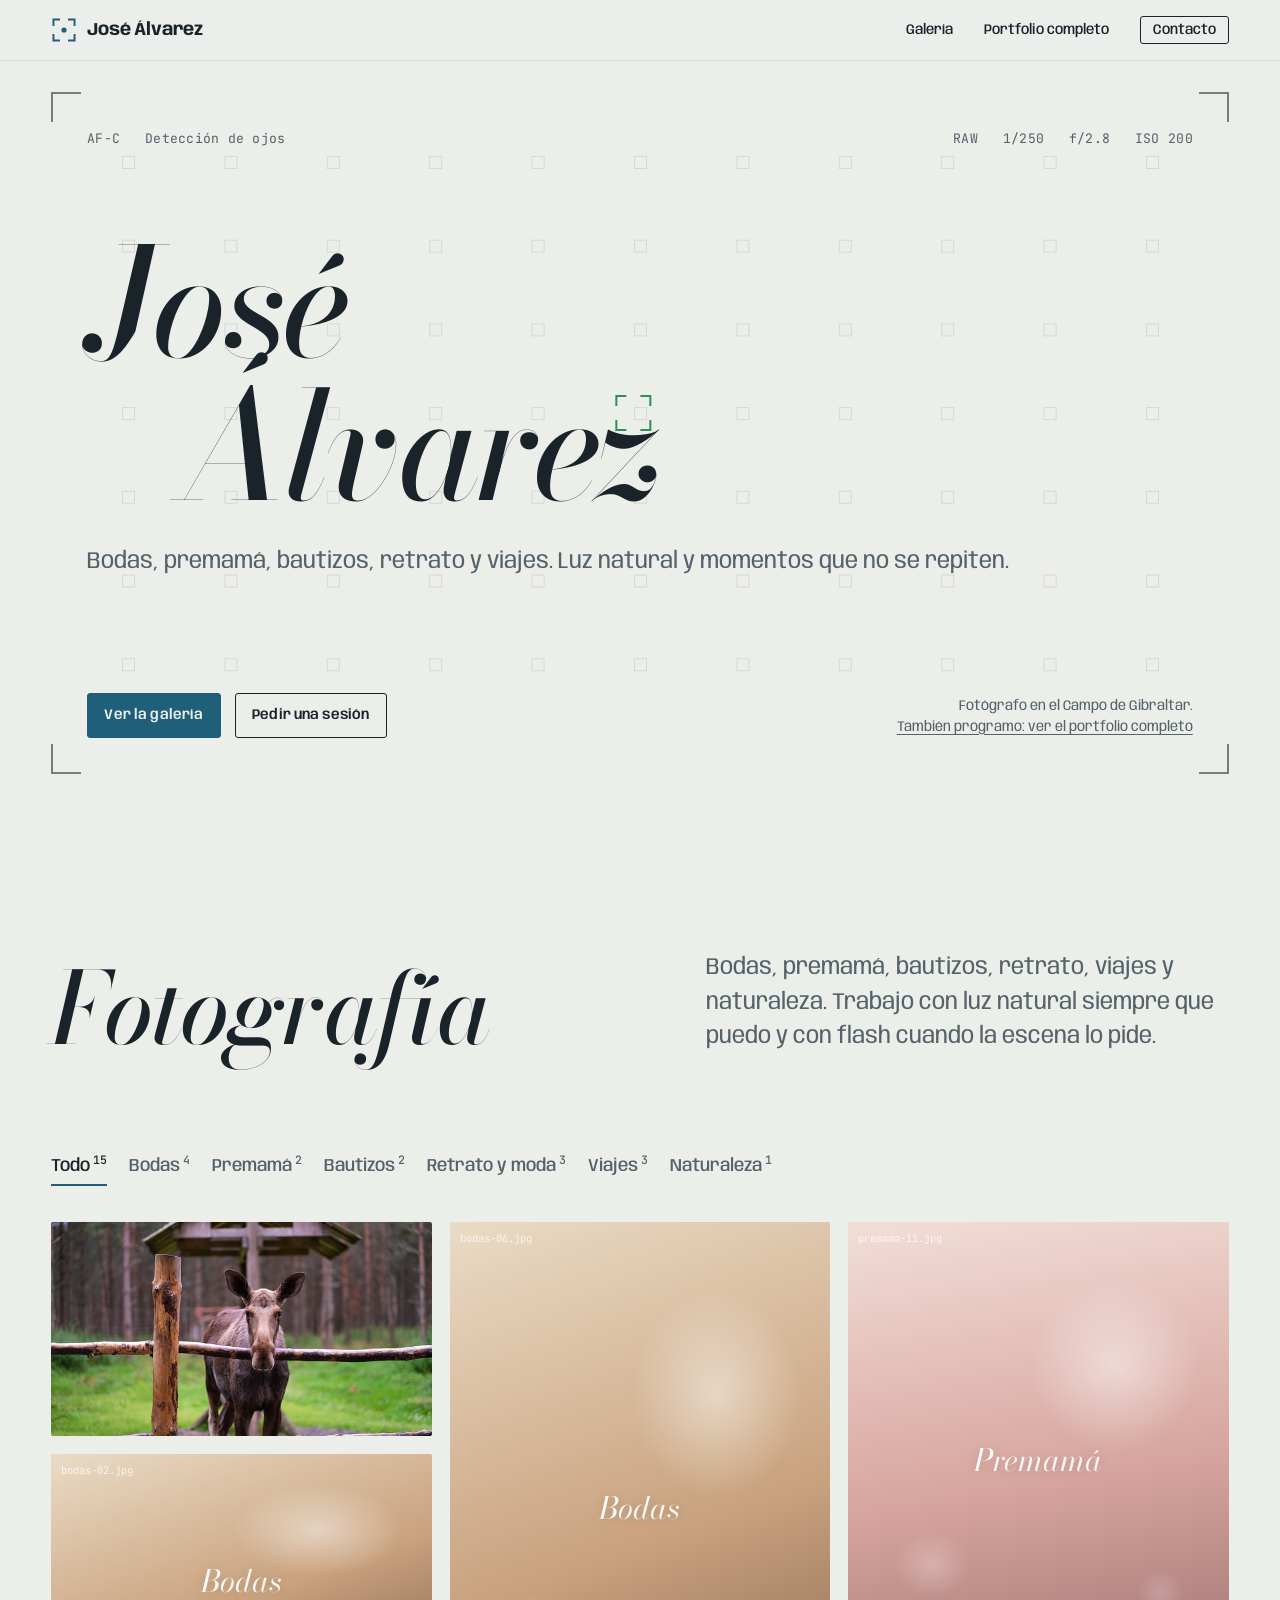
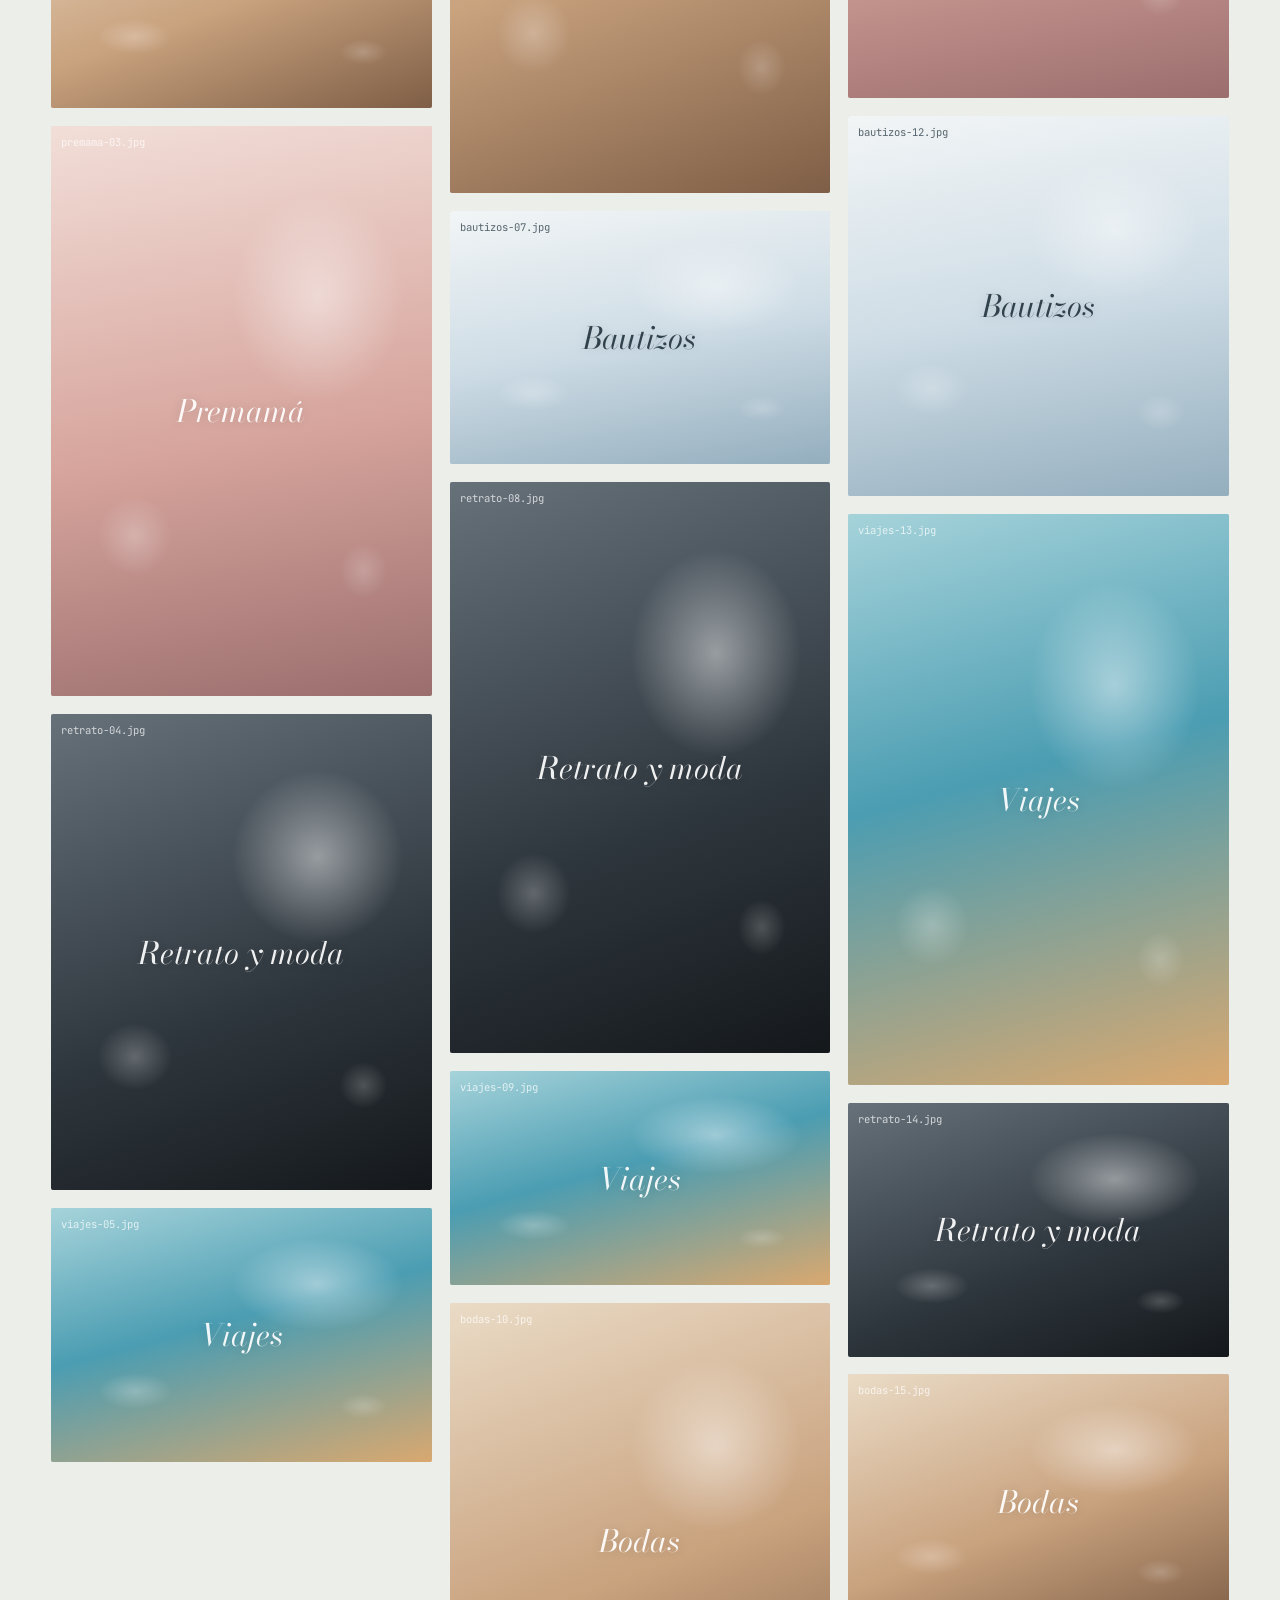
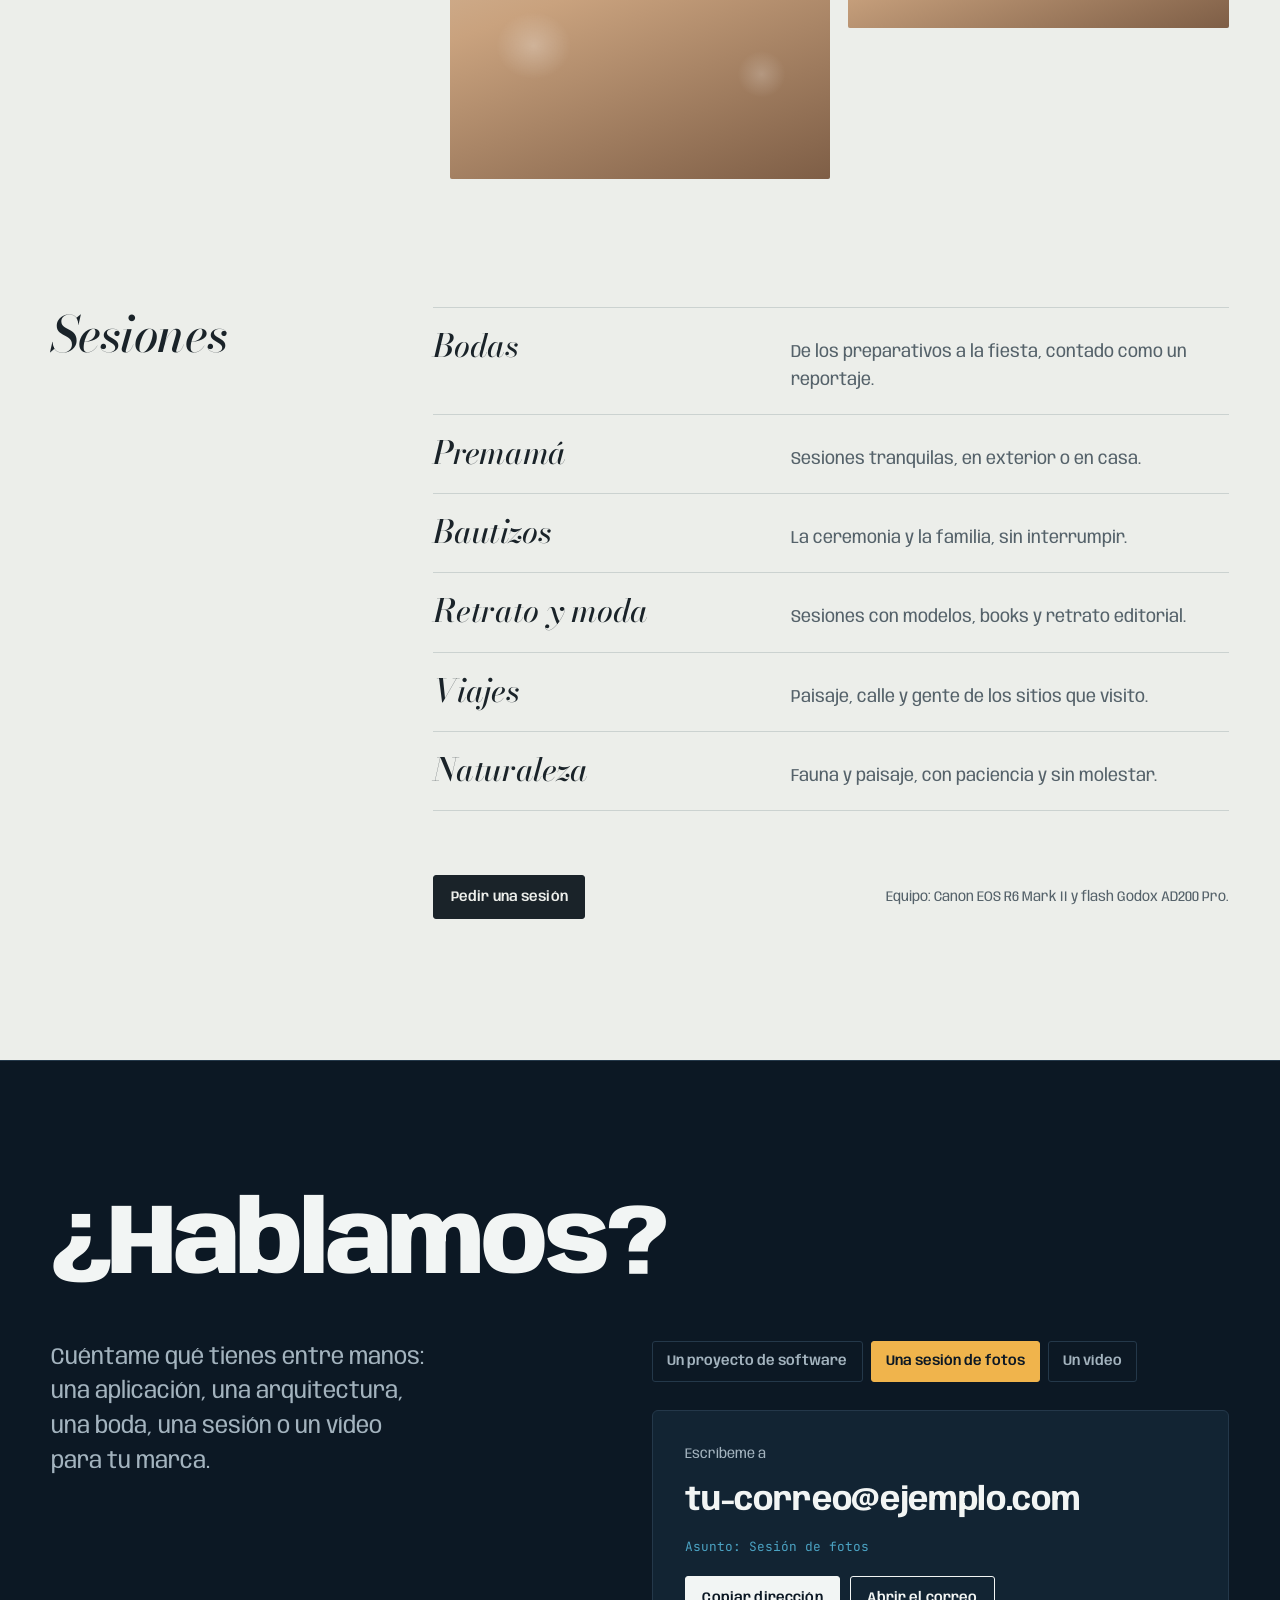
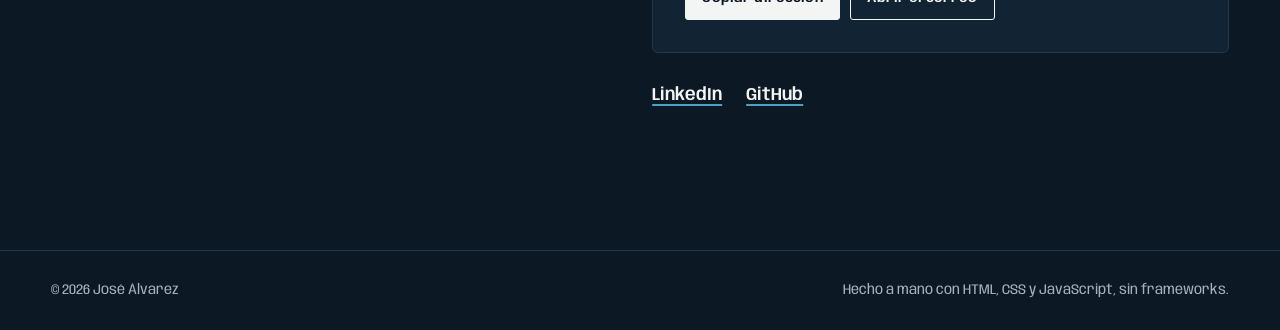
==== commit 550fb553: "Fotografía: sección Naturaleza con la primera foto de 500px Co-Authored-By: Claude Opus 5.5 <noreply" ====
--- a/foto/index.html
+++ b/foto/index.html
@@ -125,6 +125,7 @@
     <div class="lightbox__bar">
       <p class="lightbox__cap"><span id="lbTitle"></span> <span id="lbExif" class="lightbox__exif"></span></p>
       <div class="lightbox__nav">
+        <a class="lightbox__link" id="lbLink" href="#" target="_blank" rel="noopener" hidden>Ver en 500px</a>
         <button type="button" id="lbPrev" aria-label="Foto anterior">
           <svg viewBox="0 0 24 24" aria-hidden="true"><path d="M15 5l-7 7 7 7" fill="none" stroke="currentColor" stroke-width="2"/></svg>
         </button>
--- a/assets/css/styles.css
+++ b/assets/css/styles.css
@@ -445,6 +445,7 @@
 .ph--premama { background: linear-gradient(170deg, #F2DED8 0%, #D6A49C 55%, #9B6E6E 100%); }
 .ph--bautizos { background: linear-gradient(170deg, #F2F5F6 0%, #CFDDE6 50%, #94AEBE 100%); color: #31424D; }
 .ph--retrato { background: linear-gradient(160deg, #66717A 0%, #2E363D 60%, #14181B 100%); }
+.ph--naturaleza { background: linear-gradient(165deg, #B7C9A3 0%, #5E7F4F 55%, #2E4630 100%); }
 .ph--viajes { background: linear-gradient(165deg, #A6D3DA 0%, #4B9DB2 45%, #D9A86F 100%); }
 
 /* retícula de enfoque que sigue al ratón en la galería */
@@ -495,7 +496,8 @@
 .lightbox__bar { display: flex; align-items: center; justify-content: space-between; gap: 16px; padding: 12px 16px; flex-wrap: wrap; }
 .lightbox__cap { font-family: var(--f-serif); font-style: italic; font-size: var(--step-1); }
 .lightbox__exif { font-family: var(--f-mono); font-style: normal; font-size: 0.74rem; color: #9AA4A9; margin-left: 10px; white-space: pre; }
-.lightbox__nav { display: flex; gap: 6px; }
+.lightbox__nav { display: flex; align-items: center; gap: 6px; }
+.lightbox__link { color: var(--white); font-size: var(--step--1); margin-right: 10px; text-underline-offset: 3px; }
 .lightbox__nav button { width: 40px; height: 40px; display: grid; place-items: center; border: 1px solid #2A3033; border-radius: 3px; background: none; cursor: pointer; }
 .lightbox__nav button:hover { border-color: var(--white); }
 .lightbox__nav svg { width: 18px; height: 18px; }
